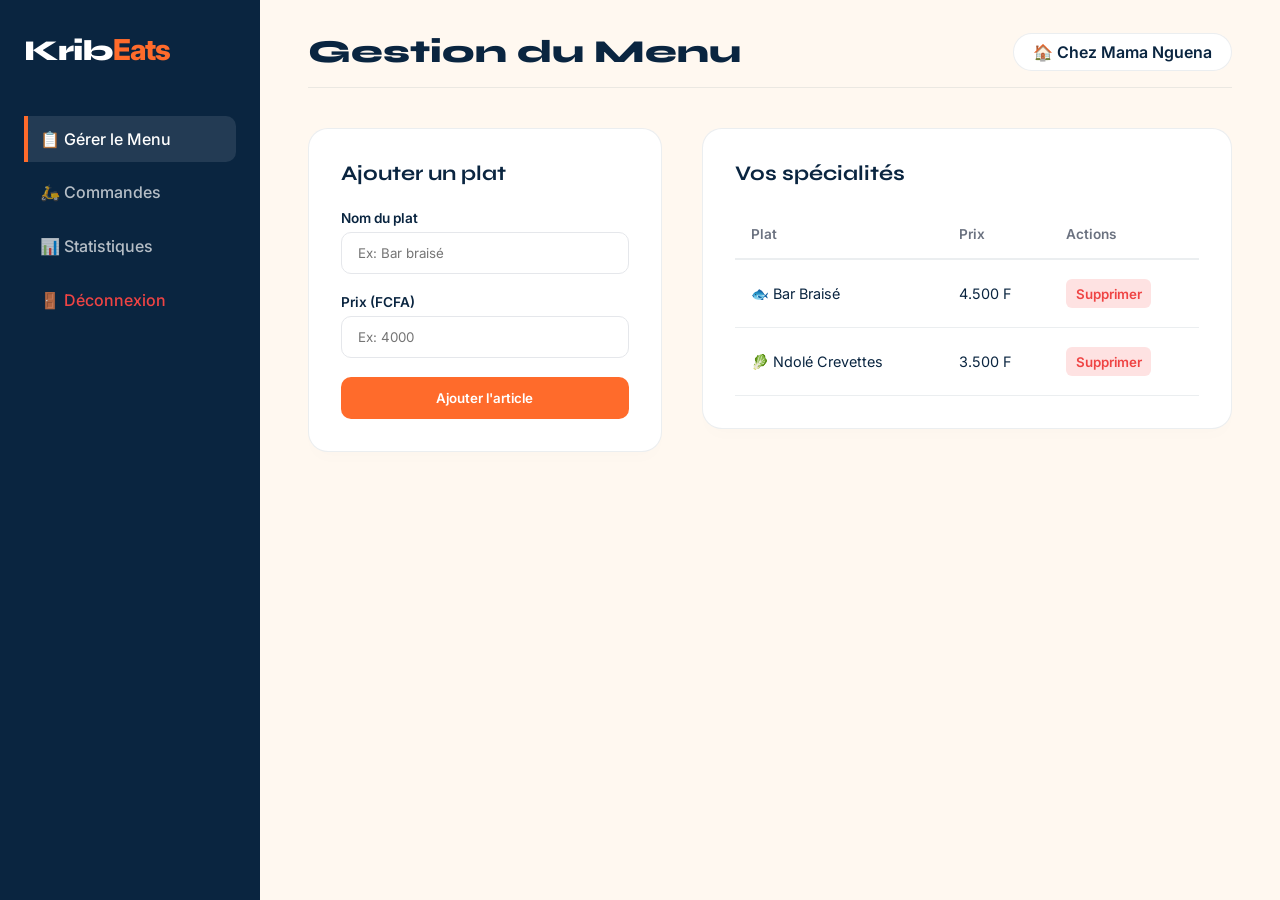
==== dashboard.html @ e28e7113 "Structure de base du dashboard" ====
<!DOCTYPE html>
<html lang="fr">
<head>
    <meta charset="UTF-8">
    <meta name="viewport" content="width=device-width, initial-scale=1.0">
    <title>KribEats — Dashboard</title>
    <style>
        @import url('https://fonts.googleapis.com/css2?family=Syne:wght@700;800&family=Inter:wght@400;500;600;700&display=swap');

        :root {
            --ocean: #0A2540;
            --orange: #FF6B2B;
            --cream: #FFF8F0;
            --green: #2ECC71;
            --sand: #F5EDE0;
            --muted: #6B7280;
            --white: #FFFFFF;
            --border: rgba(10, 37, 64, 0.08);
        }

        * {
            margin: 0;
            padding: 0;
            box-sizing: border-box;
            font-family: 'Inter', sans-serif;
        }

        body {
            background-color: var(--cream);
            color: var(--ocean);
            min-height: 100vh;
            overflow-x: hidden;
        }

        /* ── BARRE SUPÉRIEURE (MOBILE ONLY) ── */
        .mobile-header {
            display: none;
            background-color: var(--ocean);
            color: var(--white);
            padding: 1rem 1.5rem;
            align-items: center;
            justify-content: space-between;
            position: fixed;
            top: 0;
            left: 0;
            right: 0;
            height: 60px;
            z-index: 99;
            box-shadow: 0 4px 10px rgba(0,0,0,0.1);
        }

        .mobile-header .logo {
            font-family: 'Syne', sans-serif;
            font-size: 1.4rem;
            font-weight: 800;
        }
        .mobile-header .logo span { color: var(--orange); }

        .menu-toggle {
            background: none;
            border: none;
            color: var(--white);
            font-size: 1.8rem;
            cursor: pointer;
        }

        /* ── SIDEBAR DÉROULANTE ── */
        .sidebar {
            width: 260px;
            background-color: var(--ocean);
            color: var(--white);
            padding: 2rem 1.5rem;
            display: flex;
            flex-direction: column;
            position: fixed;
            height: 100vh;
            left: 0;
            top: 0;
            z-index: 100;
            transition: transform 0.3s ease-in-out; /* Animation fluide */
        }

        .sidebar .logo {
            font-family: 'Syne', sans-serif;
            font-size: 1.8rem;
            font-weight: 800;
            margin-bottom: 3rem;
            letter-spacing: -1px;
        }
        .sidebar .logo span { color: var(--orange); }

        .close-btn {
            display: none;
            position: absolute;
            top: 1.5rem;
            right: 1.5rem;
            background: none;
            border: none;
            color: rgba(255,255,255,0.6);
            font-size: 1.5rem;
            cursor: pointer;
        }

        .nav-links {
            list-style: none;
            display: flex;
            flex-direction: column;
            gap: 0.5rem;
        }

        .nav-item a {
            display: flex;
            align-items: center;
            gap: 1rem;
            color: rgba(255, 255, 255, 0.7);
            text-decoration: none;
            padding: 0.8rem 1rem;
            border-radius: 10px;
            font-weight: 500;
            transition: all 0.2s ease;
        }

        .nav-item.active a, .nav-item a:hover {
            background-color: rgba(255, 255, 255, 0.1);
            color: var(--white);
        }

        .nav-item.active a {
            border-left: 4px solid var(--orange);
            border-radius: 0 10px 10px 0;
            padding-left: 0.75rem;
        }

        /* OVERLAY (Flou d'arrière-plan quand le menu mobile est ouvert) */
        .overlay {
            display: none;
            position: fixed;
            top: 0; left: 0; right: 0; bottom: 0;
            background: rgba(10, 37, 64, 0.4);
            backdrop-filter: blur(4px);
            z-index: 98;
        }

        /* ── ZONE CONTENU PRINCIPAL ── */
        .main-container {
            margin-left: 260px;
            padding: 2rem 3rem;
            transition: margin 0.3s ease;
        }

        .dashboard-header {
            display: flex;
            justify-content: space-between;
            align-items: center;
            margin-bottom: 2.5rem;
            padding-bottom: 1rem;
            border-bottom: 1px solid var(--border);
        }

        .dashboard-header h1 {
            font-family: 'Syne', sans-serif;
            font-size: 2rem;
            font-weight: 800;
        }

        .restaurant-badge {
            background: var(--white);
            border: 1px solid var(--border);
            padding: 0.5rem 1.2rem;
            border-radius: 50px;
            font-weight: 600;
        }

        /* Grille Responsive Formulaire / Tableau */
        .content-layout {
            display: grid;
            grid-template-columns: 1fr 1.5fr;
            gap: 2.5rem;
            align-items: start;
        }

        .card {
            background: var(--white);
            border: 1px solid var(--border);
            border-radius: 20px;
            padding: 2rem;
            box-shadow: 0 10px 15px -3px rgba(0, 0, 0, 0.01);
        }

        .card h2 {
            font-family: 'Syne', sans-serif;
            font-size: 1.3rem;
            margin-bottom: 1.5rem;
        }

        .form-group { margin-bottom: 1.2rem; display: flex; flex-direction: column; gap: 0.4rem; }
        .form-group label { font-size: 0.85rem; font-weight: 600; }
        .form-control { width: 100%; padding: 0.75rem 1rem; border: 1.5px solid #E5E7EB; border-radius: 10px; outline: none; }
        .form-control:focus { border-color: var(--orange); }
        .btn-submit { background-color: var(--orange); color: var(--white); border: none; padding: 0.8rem 1.5rem; border-radius: 10px; font-weight: 600; cursor: pointer; width: 100%; }

        .menu-table { width: 100%; border-collapse: collapse; }
        .menu-table th { padding: 1rem; border-bottom: 2px solid var(--border); color: var(--muted); font-size: 0.85rem; font-weight: 600; text-align: left; }
        .menu-table td { padding: 1.2rem 1rem; border-bottom: 1px solid var(--border); font-size: 0.9rem; }
        
        .btn-delete { background-color: #FEE2E2; color: #EF4444; border: none; padding: 0.4rem 0.6rem; border-radius: 6px; font-weight: 600; cursor: pointer; }

        /* ── MEDIA QUERIES (RESPONSIVE RESPONSIVE) ── */
        @media (max-width: 1024px) {
            .content-layout { grid-template-columns: 1fr; }
        }

        @media (max-width: 768px) {
            .mobile-header { display: flex; }
            
            .sidebar {
                transform: translateX(-100%); /* Cache la barre à gauche */
                box-shadow: 10px 0 30px rgba(0,0,0,0.2);
            }

            /* Classe ajoutée via JS pour dérouler la sidebar */
            .sidebar.open {
                transform: translateX(0);
            }

            .close-btn { display: block; }
            
            .main-container {
                margin-left: 0;
                padding: 5rem 1.5rem 2rem; /* Espace pour le header mobile fixe */
            }

            .dashboard-header {
                flex-direction: column;
                align-items: flex-start;
                gap: 1rem;
            }

            .menu-table th:nth-child(3), .menu-table td:nth-child(3) { display: none; } /* Cache le statut sur petit écran */
        }
    </style>
</head>
<body>

    <div class="mobile-header">
        <div class="logo">Krib<span>Eats</span></div>
        <button class="menu-toggle" id="openSidebar">☰</button>
    </div>

    <div class="overlay" id="overlay"></div>

    <div class="sidebar" id="sidebar">
        <button class="close-btn" id="closeSidebar">✕</button>
        <div class="logo">Krib<span>Eats</span></div>
        <ul class="nav-links">
            <li class="nav-item active"><a href="#">📋 Gérer le Menu</a></li>
            <li class="nav-item"><a href="#">🛵 Commandes</a></li>
            <li class="nav-item"><a href="#">📊 Statistiques</a></li>
            <li class="nav-item" style="margin-top: auto;"><a href="#" style="color: #EF4444;">🚪 Déconnexion</a></li>
        </ul>
    </div>

    <div class="main-container">
        <div class="dashboard-header">
            <h1>Gestion du Menu</h1>
            <div class="restaurant-badge">🏠 Chez Mama Nguena</div>
        </div>

        <div class="content-layout">
            <div class="card">
                <h2>Ajouter un plat</h2>
                <form>
                    <div class="form-group">
                        <label>Nom du plat</label>
                        <input type="text" class="form-control" placeholder="Ex: Bar braisé" required>
                    </div>
                    <div class="form-group">
                        <label>Prix (FCFA)</label>
                        <input type="number" class="form-control" placeholder="Ex: 4000" required>
                    </div>
                    <button type="submit" class="btn-submit">Ajouter l'article</button>
                </form>
            </div>

            <div class="card">
                <h2>Vos spécialités</h2>
                <table class="menu-table">
                    <thead>
                        <tr>
                            <th>Plat</th>
                            <th>Prix</th>
                            <th>Actions</th>
                        </tr>
                    </thead>
                    <tbody>
                        <tr>
                            <td>🐟 Bar Braisé</td>
                            <strong><td>4.500 F</td></strong>
                            <td><button class="btn-delete">Supprimer</button></td>
                        </tr>
                        <tr>
                            <td>🥬 Ndolé Crevettes</td>
                            <strong><td>3.500 F</td></strong>
                            <td><button class="btn-delete">Supprimer</button></td>
                        </tr>
                    </tbody>
                </table>
            </div>
        </div>
    </div>

    <script>
        const sidebar = document.getElementById('sidebar');
        const openBtn = document.getElementById('openSidebar');
        const closeBtn = document.getElementById('closeSidebar');
        const overlay = document.getElementById('overlay');

        // Fonction pour ouvrir la sidebar
        openBtn.addEventListener('click', () => {
            sidebar.classList.add('open');
            overlay.style.display = 'block';
        });

        // Fonction pour fermer la sidebar
        const closeMenu = () => {
            sidebar.classList.remove('open');
            overlay.style.display = 'none';
        };

        closeBtn.addEventListener('click', closeMenu);
        overlay.addEventListener('click', closeMenu);
    </script>
</body>
</html>
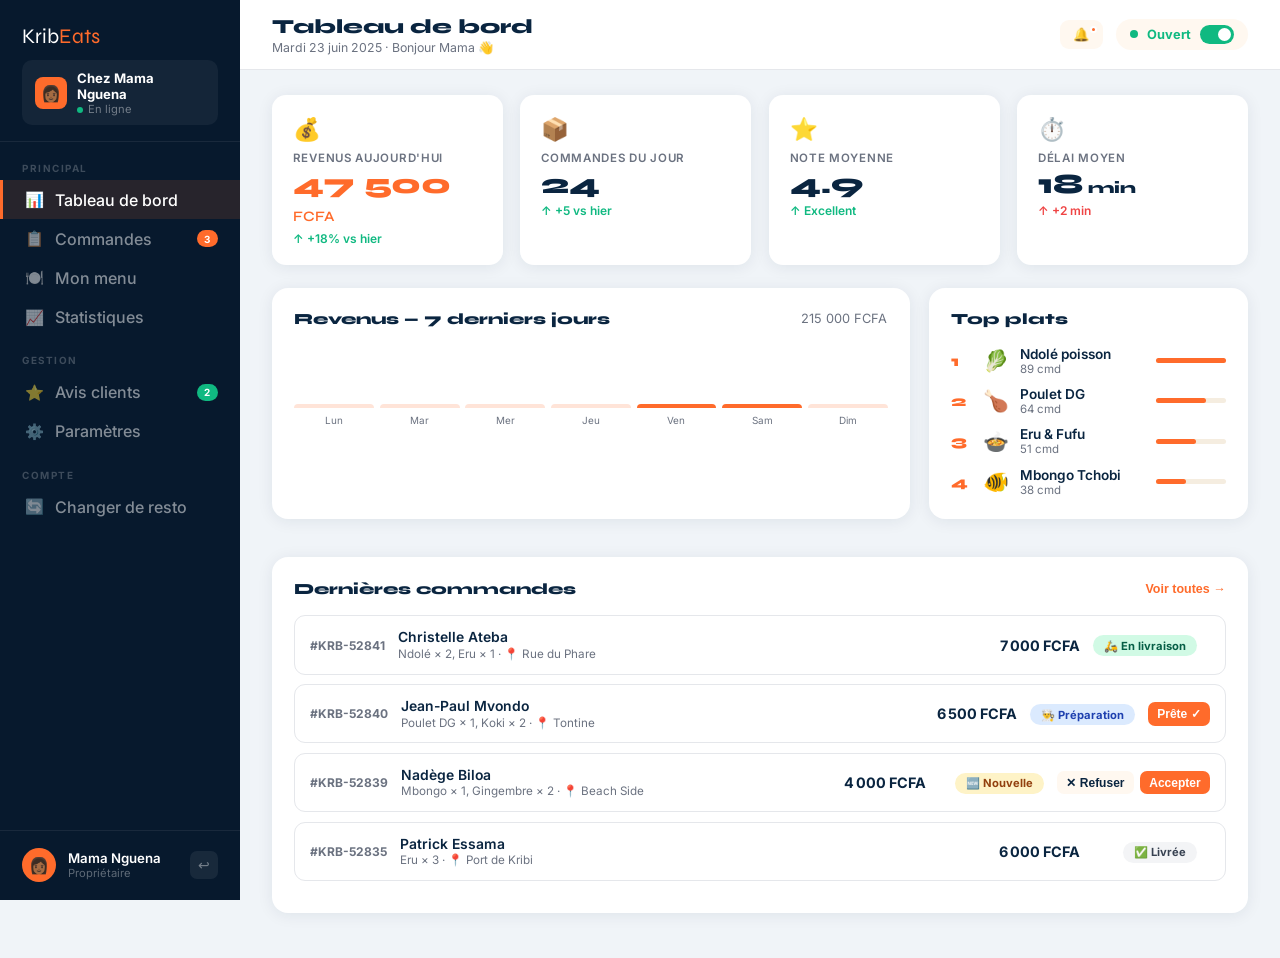
==== commit 62da60d7: "pffff" ====
--- a/dashboard.html
+++ b/dashboard.html
@@ -1,334 +1,811 @@
 <!DOCTYPE html>
 <html lang="fr">
 <head>
-    <meta charset="UTF-8">
-    <meta name="viewport" content="width=device-width, initial-scale=1.0">
-    <title>KribEats — Dashboard</title>
-    <style>
-        @import url('https://fonts.googleapis.com/css2?family=Syne:wght@700;800&family=Inter:wght@400;500;600;700&display=swap');
-
-        :root {
-            --ocean: #0A2540;
-            --orange: #FF6B2B;
-            --cream: #FFF8F0;
-            --green: #2ECC71;
-            --sand: #F5EDE0;
-            --muted: #6B7280;
-            --white: #FFFFFF;
-            --border: rgba(10, 37, 64, 0.08);
-        }
-
-        * {
-            margin: 0;
-            padding: 0;
-            box-sizing: border-box;
-            font-family: 'Inter', sans-serif;
-        }
-
-        body {
-            background-color: var(--cream);
-            color: var(--ocean);
-            min-height: 100vh;
-            overflow-x: hidden;
-        }
-
-        /* ── BARRE SUPÉRIEURE (MOBILE ONLY) ── */
-        .mobile-header {
-            display: none;
-            background-color: var(--ocean);
-            color: var(--white);
-            padding: 1rem 1.5rem;
-            align-items: center;
-            justify-content: space-between;
-            position: fixed;
-            top: 0;
-            left: 0;
-            right: 0;
-            height: 60px;
-            z-index: 99;
-            box-shadow: 0 4px 10px rgba(0,0,0,0.1);
-        }
-
-        .mobile-header .logo {
-            font-family: 'Syne', sans-serif;
-            font-size: 1.4rem;
-            font-weight: 800;
-        }
-        .mobile-header .logo span { color: var(--orange); }
-
-        .menu-toggle {
-            background: none;
-            border: none;
-            color: var(--white);
-            font-size: 1.8rem;
-            cursor: pointer;
-        }
-
-        /* ── SIDEBAR DÉROULANTE ── */
-        .sidebar {
-            width: 260px;
-            background-color: var(--ocean);
-            color: var(--white);
-            padding: 2rem 1.5rem;
-            display: flex;
-            flex-direction: column;
-            position: fixed;
-            height: 100vh;
-            left: 0;
-            top: 0;
-            z-index: 100;
-            transition: transform 0.3s ease-in-out; /* Animation fluide */
-        }
-
-        .sidebar .logo {
-            font-family: 'Syne', sans-serif;
-            font-size: 1.8rem;
-            font-weight: 800;
-            margin-bottom: 3rem;
-            letter-spacing: -1px;
-        }
-        .sidebar .logo span { color: var(--orange); }
-
-        .close-btn {
-            display: none;
-            position: absolute;
-            top: 1.5rem;
-            right: 1.5rem;
-            background: none;
-            border: none;
-            color: rgba(255,255,255,0.6);
-            font-size: 1.5rem;
-            cursor: pointer;
-        }
-
-        .nav-links {
-            list-style: none;
-            display: flex;
-            flex-direction: column;
-            gap: 0.5rem;
-        }
-
-        .nav-item a {
-            display: flex;
-            align-items: center;
-            gap: 1rem;
-            color: rgba(255, 255, 255, 0.7);
-            text-decoration: none;
-            padding: 0.8rem 1rem;
-            border-radius: 10px;
-            font-weight: 500;
-            transition: all 0.2s ease;
-        }
-
-        .nav-item.active a, .nav-item a:hover {
-            background-color: rgba(255, 255, 255, 0.1);
-            color: var(--white);
-        }
-
-        .nav-item.active a {
-            border-left: 4px solid var(--orange);
-            border-radius: 0 10px 10px 0;
-            padding-left: 0.75rem;
-        }
-
-        /* OVERLAY (Flou d'arrière-plan quand le menu mobile est ouvert) */
-        .overlay {
-            display: none;
-            position: fixed;
-            top: 0; left: 0; right: 0; bottom: 0;
-            background: rgba(10, 37, 64, 0.4);
-            backdrop-filter: blur(4px);
-            z-index: 98;
-        }
-
-        /* ── ZONE CONTENU PRINCIPAL ── */
-        .main-container {
-            margin-left: 260px;
-            padding: 2rem 3rem;
-            transition: margin 0.3s ease;
-        }
-
-        .dashboard-header {
-            display: flex;
-            justify-content: space-between;
-            align-items: center;
-            margin-bottom: 2.5rem;
-            padding-bottom: 1rem;
-            border-bottom: 1px solid var(--border);
-        }
-
-        .dashboard-header h1 {
-            font-family: 'Syne', sans-serif;
-            font-size: 2rem;
-            font-weight: 800;
-        }
-
-        .restaurant-badge {
-            background: var(--white);
-            border: 1px solid var(--border);
-            padding: 0.5rem 1.2rem;
-            border-radius: 50px;
-            font-weight: 600;
-        }
-
-        /* Grille Responsive Formulaire / Tableau */
-        .content-layout {
-            display: grid;
-            grid-template-columns: 1fr 1.5fr;
-            gap: 2.5rem;
-            align-items: start;
-        }
-
-        .card {
-            background: var(--white);
-            border: 1px solid var(--border);
-            border-radius: 20px;
-            padding: 2rem;
-            box-shadow: 0 10px 15px -3px rgba(0, 0, 0, 0.01);
-        }
-
-        .card h2 {
-            font-family: 'Syne', sans-serif;
-            font-size: 1.3rem;
-            margin-bottom: 1.5rem;
-        }
-
-        .form-group { margin-bottom: 1.2rem; display: flex; flex-direction: column; gap: 0.4rem; }
-        .form-group label { font-size: 0.85rem; font-weight: 600; }
-        .form-control { width: 100%; padding: 0.75rem 1rem; border: 1.5px solid #E5E7EB; border-radius: 10px; outline: none; }
-        .form-control:focus { border-color: var(--orange); }
-        .btn-submit { background-color: var(--orange); color: var(--white); border: none; padding: 0.8rem 1.5rem; border-radius: 10px; font-weight: 600; cursor: pointer; width: 100%; }
-
-        .menu-table { width: 100%; border-collapse: collapse; }
-        .menu-table th { padding: 1rem; border-bottom: 2px solid var(--border); color: var(--muted); font-size: 0.85rem; font-weight: 600; text-align: left; }
-        .menu-table td { padding: 1.2rem 1rem; border-bottom: 1px solid var(--border); font-size: 0.9rem; }
-        
-        .btn-delete { background-color: #FEE2E2; color: #EF4444; border: none; padding: 0.4rem 0.6rem; border-radius: 6px; font-weight: 600; cursor: pointer; }
-
-        /* ── MEDIA QUERIES (RESPONSIVE RESPONSIVE) ── */
-        @media (max-width: 1024px) {
-            .content-layout { grid-template-columns: 1fr; }
-        }
-
-        @media (max-width: 768px) {
-            .mobile-header { display: flex; }
-            
-            .sidebar {
-                transform: translateX(-100%); /* Cache la barre à gauche */
-                box-shadow: 10px 0 30px rgba(0,0,0,0.2);
-            }
-
-            /* Classe ajoutée via JS pour dérouler la sidebar */
-            .sidebar.open {
-                transform: translateX(0);
-            }
-
-            .close-btn { display: block; }
-            
-            .main-container {
-                margin-left: 0;
-                padding: 5rem 1.5rem 2rem; /* Espace pour le header mobile fixe */
-            }
-
-            .dashboard-header {
-                flex-direction: column;
-                align-items: flex-start;
-                gap: 1rem;
-            }
-
-            .menu-table th:nth-child(3), .menu-table td:nth-child(3) { display: none; } /* Cache le statut sur petit écran */
-        }
-    </style>
+<meta charset="UTF-8">
+<meta name="viewport" content="width=device-width, initial-scale=1.0">
+<title>KribEats — Dashboard Restaurant</title>
+<style>
+@import url('https://fonts.googleapis.com/css2?family=Syne:wght=700;800&family=Inter:wght=400;500;600;700&display=swap');
+:root{
+  --ocean:#0A2540;--ocean2:#0D3060;--orange:#FF6B2B;--orange2:#FF8C55;
+  --green:#10B981;--red:#EF4444;--yellow:#F59E0B;
+  --cream:#FFF8F0;--sand:#F5EDE0;--sidebar:#07192D;
+  --muted:#6B7280;--border:#E5E7EB;--white:#fff;
+  --card-sh:0 2px 16px rgba(10,37,64,.08);
+}
+*{margin:0;padding:0;box-sizing:border-box;}
+body{font-family:'Inter',sans-serif;background:#F0F4F8;color:var(--ocean);display:flex;min-height:100vh;}
+
+/* SIDEBAR */
+.sb{width:240px;background:var(--sidebar);min-height:100vh;display:flex;flex-direction:column;position:fixed;top:0;left:0;bottom:0;z-index:50;}
+.sb-logo{padding:1.5rem 1.4rem 1rem;border-bottom:1px solid rgba(255,255,255,.07);}
+.sb-logo .brand{font-family:'Syne',sans-serif;font-size:1.3rem;color:white;}
+.sb-logo .brand span{color:var(--orange);}
+.sb-resto{display:flex;align-items:center;gap:.6rem;margin-top:.7rem;background:rgba(255,255,255,.05);border-radius:10px;padding:.6rem .8rem;}
+.sb-resto .avatar{width:32px;height:32px;border-radius:8px;background:var(--orange);display:flex;align-items:center;justify-content:center;font-size:1rem;flex-shrink:0;}
+.sb-resto .info .name{font-size:.82rem;font-weight:700;color:white;}
+.sb-resto .info .status{font-size:.7rem;color:rgba(255,255,255,.4);}
+.status-dot{width:6px;height:6px;border-radius:50%;background:var(--green);display:inline-block;margin-right:.3rem;}
+
+.sb-nav{padding:.6rem 0;flex:1;}
+.sb-section-lbl{font-size:.62rem;font-weight:700;letter-spacing:1.5px;color:rgba(255,255,255,.22);text-transform:uppercase;padding:.6rem 1.4rem .4rem;}
+.sb-link{display:flex;align-items:center;gap:.75rem;padding:.6rem 1.4rem;cursor:pointer;color:rgba(255,255,255,.5);font-size Rama:.86rem;font-weight:500;transition:all .15s;border-left:3px solid transparent;user-select:none;}
+.sb-link:hover{color:rgba(255,255,255,.85);background:rgba(255,255,255,.04);}
+.sb-link.active{color:white;background:rgba(255,107,43,.13);border-left-color:var(--orange);}
+.sb-link .ico{font-size:.95rem;width:18px;text-align:center;}
+.sb-badge{margin-left:auto;background:var(--orange);color:white;font-size:.62rem;font-weight:700;padding:.15rem .45rem;border-radius:50px;min-width:18px;text-align:center;}
+.sb-badge.g{background:var(--green);}
+
+.sb-bottom{padding:1.1rem 1.4rem;border-top:1px solid rgba(255,255,255,.07);display:flex;align-items:center;gap:.75rem;}
+.sb-av{width:34px;height:34px;border-radius:50%;background:var(--orange);display:flex;align-items:center;justify-content:center;font-size:1rem;flex-shrink:0;}
+.sb-user-name{font-size:.83rem;font-weight:600;color:white;}
+.sb-user-role{font-size:.7rem;color:rgba(255,255,255,.35);}
+.logout-btn{margin-left:auto;background:rgba(255,255,255,.07);border:none;border-radius:7px;width:28px;height:28px;cursor:pointer;display:flex;align-items:center;justify-content:center;font-size:.85rem;color:rgba(255,255,255,.4);transition:all .15s;}
+.logout-btn:hover{background:rgba(255,255,255,.14);color:white;}
+
+/* MAIN */
+.main{margin-left:240px;flex:1;display:flex;flex-direction:column;}
+.topbar{background:white;border-bottom:1px solid var(--border);padding:.85rem 2rem;display:flex;align-items:center;justify-content:space-between;position:sticky;top:0;z-index:40;}
+.tb-left h1{font-family:'Syne',sans-serif;font-size:1.25rem;font-weight:800;}
+.tb-left p{font-size:.77rem;color:var(--muted);margin-top:.1rem;}
+.tb-right{display:flex;align-items:center;gap:.8rem;}
+.tb-btn{background:var(--cream);border:none;padding:.45rem .85rem;border-radius:9px;font-size:.82rem;font-weight:600;cursor:pointer;color:var(--ocean);display:flex;align-items:center;gap:.4rem;transition:all .15s;position:relative;}
+.tb-btn:hover{background:var(--sand);}
+.tb-notif-dot{position:absolute;top:6px;right:6px;width:7px;height:7px;background:var(--orange);border-radius:50%;border:2px solid white;}
+.open-toggle{display:flex;align-items:center;gap:.55rem;background:var(--cream);border-radius:50px;padding:.4rem .9rem;cursor:pointer;}
+.open-toggle .dot{width:8px;height:8px;border-radius:50%;background:var(--green);transition:background .3s;}
+.open-toggle .dot.red{background:var(--red);}
+.open-toggle .lbl{font-size:.8rem;font-weight:700;color:var(--green);transition:color .3s;}
+.open-toggle .lbl.red{color:var(--red);}
+.tog{width:34px;height:19px;background:var(--green);border-radius:50px;position:relative;transition:background .3s;flex-shrink:0;}
+.tog::after{content:'';position:absolute;width:13px;height:13px;background:white;border-radius:50%;top:3px;right:3px;transition:right .2s,left .2s;}
+.tog.off{background:#D1D5DB;}
+.tog.off::after{right:auto;left:3px;}
+
+.content{padding:1.6rem 2rem;flex:1;}
+.page{display:none;}.page.active{display:block;}
+
+/* CARDS */
+.card{background:white;border-radius:16px;padding:1.4rem;box-shadow:var(--card-sh);margin-bottom:1.2rem;}
+.card-hd{display:flex;justify-content:space-between;align-items:center;margin-bottom:1.1rem;}
+.card-title{font-family:'Syne',sans-serif;font-size:.97rem;font-weight:800;}
+.card-action{font-size:.78rem;color:var(--orange);font-weight:600;cursor:pointer;border:none;background:none;padding:0;}
+
+/* KPI */
+.kpi-row{display:grid;grid-template-columns:repeat(4,1fr);gap:1.1rem;margin-bottom:1.4rem;}
+.kpi{background:white;border-radius:14px;padding:1.2rem 1.3rem;box-shadow:var(--card-sh);}
+.kpi-ico{font-size:1.4rem;margin-bottom:.5rem;}
+.kpi-lbl{font-size:.72rem;font-weight:600;color:var(--muted);text-transform:uppercase;letter-spacing:.7px;margin-bottom:.35rem;}
+.kpi-val{font-family:'Syne',sans-serif;font-size:1.75rem;font-weight:800;line-height:1;margin-bottom:.3rem;}
+.kpi-delta{font-size:.75rem;font-weight:600;}
+.kpi-delta.up{color:var(--green);}.kpi-delta.dn{color:var(--red);}
+
+/* CHARTS */
+.bars{display:flex;align-items:flex-end;gap:.35rem;height:80px;}
+.bar-col{flex:1;display:flex;flex-direction:column;align-items:center;gap:.35rem;}
+.bar{width:100%;background:var(--orange);opacity:.18;border-radius:4px 4px 0 0;min-height:4px;transition:opacity .2s;}
+.bar.hi{opacity:1;}
+.bar-lbl{font-size:.62rem;color:var(--muted);}
+
+/* TOP DISHES */
+.dish-list{display:flex;flex-direction:column;gap:.65rem;}
+.dish-row{display:flex;align-items:center;gap:.7rem;}
+.dish-rank{font-family:'Syne',sans-serif;font-size:.95rem;font-weight:800;color:var(--orange);min-width:20px;}
+.dish-em{font-size:1.3rem;}
+.dish-inf{flex:1;}
+.dish-name{font-size:.85rem;font-weight:600;}
+.dish-cnt{font-size:.72rem;color:var(--muted);}
+.dish-bar-bg{width:70px;height:5px;background:var(--sand);border-radius:50px;}
+.dish-bar-fg{height:5px;border-radius:50px;background:var(--orange);}
+
+/* ORDERS */
+.g2{display:grid;grid-template-columns:1fr 1fr;gap:1.2rem;margin-bottom:1.2rem;}
+.g31{display:grid;grid-template-columns:2fr 1fr;gap:1.2rem;margin-bottom:1.2rem;}
+.ord-row{display:flex;align-items:center;gap:.8rem;padding:.8rem .9rem;border:1.5px solid var(--border);border-radius:11px;transition:border-color .15s;cursor:pointer;margin-bottom:.6rem;}
+.ord-row:hover{border-color:var(--orange);}
+.ord-row:last-child{margin-bottom:0;}
+.ord-id{font-size:.75rem;font-weight:700;color:var(--muted);min-width:75px;}
+.ord-cli{flex:1;}
+.ord-cli .nm{font-weight:600;font-size:.87rem;}
+.ord-cli .itms{font-size:.73rem;color:var(--muted);margin-top:.1rem;}
+.ord-amt{font-weight:700;font-size:.9rem;min-width:85px;text-align:right;}
+.ord-st{min-width:105px;text-align:right;}
+.pill{display:inline-block;padding:.22rem .7rem;border-radius:50px;font-size:.7rem;font-weight:700;}
+.pill.new{background:#FEF3C7;color:#92400E;}
+.pill.prep{background:#DBEAFE;color:#1E40AF;}
+.pill.del{background:#D1FAE5;color:#065F46;}
+.pill.done{background:#F3F4F6;color:#374151;}
+.pill.cancel{background:#FEE2E2;color:#991B1B;}
+.act-btns{display:flex;gap:.35rem;}
+.act{background:var(--cream);border:none;border-radius:7px;padding:.3rem .6rem;font-size:.75rem;font-weight:600;cursor:pointer;color:var(--ocean);transition:all .15s;}
+.act:hover{background:var(--sand);}
+.act.ok{background:var(--orange);color:white;}
+.act.ok:hover{background:var(--orange2);}
+
+/* ORDER DETAIL DRAWER */
+.ord-drawer{background:var(--cream);border-radius:12px;border:1.5px solid var(--orange);padding:1.1rem;margin:-.3rem 0 .6rem;display:none;}
+.ord-drawer.open{display:block;}
+.drawer-row{display:flex;justify-content:space-between;font-size:.85rem;margin-bottom:.35rem;}
+.tl{display:flex;flex-direction:column;gap:.5rem;margin-top:.9rem;border-top:1px solid var(--border);padding-top:.9rem;}
+.tl-step{display:flex;align-items:center;gap:.7rem;font-size:.8rem;}
+.tl-dot{width:9px;height:9px;border-radius:50%;background:var(--border);flex-shrink:0;}
+.tl-dot.done{background:var(--green);}.tl-dot.cur{background:var(--orange);}
+.tl-time{margin-left:auto;color:var(--muted);}
+
+/* MENU */
+.menu-toolbar{display:flex;gap:.8rem;align-items:center;margin-bottom:1.1rem;flex-wrap:wrap;}
+.inp{padding:.6rem .9rem;border:1.5px solid var(--border);border-radius:10px;font-size:.87rem;font-family:'Inter',sans-serif;outline:none;transition:border-color .2s;}
+.inp:focus{border-color:var(--orange);}
+.btn{padding:.58rem 1.1rem;border-radius:9px;font-size:.85rem;font-weight:600;cursor:pointer;border:none;transition:all .15s;}
+.btn.pri{background:var(--orange);color:white;}.btn.pri:hover{background:var(--orange2);}
+.btn.sec{background:white;color:var(--ocean);border:1.5px solid var(--border);}.btn.sec:hover{border-color:var(--ocean);}
+.cat-tabs{display:flex;gap:.5rem;margin-bottom:1.1rem;overflow-x:auto;}
+.cat-tab{padding:.4rem .95rem;border-radius:8px;font-size:.81rem;font-weight:600;cursor:pointer;background:white;border:1.5px solid var(--border);color:var(--muted);white-space:nowrap;transition:all .15s;}
+.cat-tab.active{background:var(--ocean);color:white;border-color:var(--ocean);}
+.menu-grid{display:grid;grid-template-columns:repeat(auto-fill,minmax(270px,1fr));gap:1rem;}
+.mic{background:white;border-radius:13px;border:1.5px solid var(--border);overflow:hidden;transition:border-color .15s;}
+.mic:hover{border-color:var(--orange);}
+.mic-top{height:90px;background:var(--sand);display:flex;align-items:center;justify-content:center;font-size:2.8rem;position:relative;}
+.mic-avail{position:absolute;top:8px;right:8px;width:9px;height:9px;border-radius:50%;background:var(--green);border:2px solid white;}
+.mic-avail.off{background:var(--red);}
+.mic-body{padding:.9rem;}
+.mic-nm{font-weight:700;font-size:.9rem;margin-bottom:.2rem;}
+.mic-desc{font-size:.75rem;color:var(--muted);margin-bottom:.6rem;line-height:1.4;}
+.mic-ft{display:flex;align-items:center;justify-content:space-between;}
+.mic-price{font-family:'Syne',sans-serif;font-size:.95rem;font-weight:800;color:var(--orange);}
+.mic-acts{display:flex;gap:.3rem;}
+.ico-btn{background:var(--cream);border:none;width:28px;height:28px;border-radius:7px;cursor:pointer;font-size:.8rem;display:flex;align-items:center;justify-content:center;transition:background .15s;}
+.ico-btn:hover{background:var(--sand);}
+
+/* MODAL */
+.modal-bg{position:fixed;inset:0;background:rgba(0,0,0,.45);z-index:300;display:none;align-items:center;justify-content:center;padding:1rem;}
+.modal-bg.open{display:flex;}
+.modal{background:white;border-radius:18px;width:100%;max-width:460px;max-height:90vh;overflow-y:auto;}
+.modal-hd{padding:1.4rem 1.5rem 0;display:flex;justify-content:space-between;align-items:center;}
+.modal-hd h3{font-family:'Syne',sans-serif;font-size:1.2rem;font-weight:800;}
+.modal-close{background:var(--cream);border:none;width:32px;height:32px;border-radius:50%;cursor:pointer;font-size:.95rem;}
+.modal-bd{padding:1.2rem 1.5rem 1.7rem;}
+.fgrp{margin-bottom:1rem;}
+.flbl{font-size:.8rem;font-weight:600;display:block;margin-bottom:.38rem;color:var(--ocean);}
+.finp,.fsel,.ftxt{width:100%;padding:.68rem .9rem;border:1.5px solid var(--border);border-radius:9px;font-size:#.88rem;font-family:'Inter',sans-serif;outline:none;transition:border-color .2s;resize:none;}
+.finp:focus,.fsel:focus,.ftxt:focus{border-color:var(--orange);}
+.frow{display:grid;grid-template-columns:1fr 1fr;gap:.9rem;}
+.ep{display:flex;gap:.4rem;flex-wrap:wrap;margin-top:.35rem;}
+.ep-btn{width:38px;height:38px;border-radius:9px;border:2px solid var(--border);background:white;font-size:1.2rem;cursor:pointer;display:flex;align-items:center;justify-content:center;transition:border-color .15s;}
+.ep-btn.sel{border-color:var(--orange);background:rgba(255,107,43,.07);}
+.tog-row{display:flex;align-items:center;justify-content:space-between;padding:.6rem 0;border-top:1px solid var(--border);}
+.tog-lbl{font-size:.86rem;font-weight:600;}
+.mini-tog{width:38px;height:21px;border-radius:50px;background:var(--green);position:relative;cursor:pointer;transition:background .2s;border:none;flex-shrink:0;}
+.mini-tog::after{content:'';position:absolute;width:15px;height:15px;background:white;border-radius:50%;top:3px;right:3px;transition:right .2s,left .2s;}
+.mini-tog.off{background:#D1D5DB;}.mini-tog.off::after{right:auto;left:3px;}
+.modal-ft{display:flex;gap:.7rem;justify-content:flex-end;margin-top:1rem;}
+
+/* STATS */
+.big-chart{height:140px;display:flex;align-items:flex-end;gap:.4rem;padding-top:.8rem;}
+.bc-col{flex:1;display:flex;flex-direction:column;align-items:center;gap:.35rem;}
+.bc-bar{width:100%;border-radius:5px 5px 0 0;background:linear-gradient(180deg,var(--orange),var(--orange2));min-height:4px;}
+.bc-lbl{font-size:.62rem;color:var(--muted);}
+
+/* REVIEWS */
+.rev-card{border-bottom:1px solid var(--border);padding-bottom:1rem;margin-bottom:1rem;}
+.rev-card:last-child{border-bottom:none;margin-bottom:0;padding-bottom:0;}
+.rev-hd{display:flex;justify-content:space-between;align-items:flex-start;margin-bottom:.45rem;}
+.rev-user{display:flex;align-items:center;gap:.6rem;}
+.rev-av{width:34px;height:34px;border-radius:50%;background:var(--sand);display:flex;align-items:center;justify-content:center;font-size:1rem;}
+.rev-name{font-weight:600;font-size:.86rem;}
+.rev-sub{font-size:.73rem;color:var(--muted);}
+.rev-stars{color:#F59E0B;font-size:.85rem;}
+.rev-txt{font-size:.86rem;color:#374151;line-height:1.55;}
+.rev-reply{background:rgba(255,107,43,.06);border-left:3px solid var(--orange);border-radius:0 8px 8px 0;padding:.65rem .9rem;margin-top:.6rem;font-size:.82rem;color:var(--muted);}
+.rev-reply strong{display:block;font-size:.73rem;color:var(--orange);margin-bottom:.2rem;}
+
+/* SETTINGS */
+.sett-sec{margin-bottom:1.6rem;}
+.sett-sec h3{font-family:'Syne',sans-serif;font-size:.95rem;font-weight:800;margin-bottom:.9rem;padding-bottom:.5rem;border-bottom:1px solid var(--border);}
+.sett-grid{display:grid;grid-template-columns:1fr 1fr;gap:.9rem;}
+.hr-row{display:flex;align-items:center;gap:.8rem;margin-bottom:.5rem;}
+.hr-day{width:75px;font-size:#.83rem;font-weight:600;}
+.hr-inp{padding:.38rem .55rem;border:1.5px solid var(--border);border-radius:7px;font-size:.8rem;width:85px;}
+.zone-chip{display:inline-flex;align-items:center;gap:.35rem;background:var(--sand);border-radius:50px;padding:.3rem .8rem;font-size:.78rem;font-weight:600;margin:.2rem;}
+.zone-chip button{background:none;border:none;cursor:pointer;color:var(--muted);}
+.notif-row{display:flex;align-items:center;justify-content:space-between;padding:.72rem 0;border-bottom:1px solid var(--border);}
+.notif-row:last-child{border-bottom:none;}
+.n-title{font-size:.87rem;font-weight:600;}
+.n-sub{font-size:.73rem;color:var(--muted);margin-top:.1rem;}
+
+/* ORDERS FILTERS */
+.ord-filters{display:flex;gap:.5rem;margin-bottom:1.1rem;flex-wrap:wrap;align-items:center;}
+.fchip{padding:.38rem .9rem;border-radius:50px;font-size:.8rem;font-weight:600;cursor:pointer;background:white;border:1.5px solid var(--border);color:var(--muted);transition:all .15s;}
+.fchip.active{background:var(--ocean);color:white;border-color:var(--ocean);}
+.fcount{background:var(--orange);color:white;font-size:.62rem;font-weight:700;padding:.1rem .38rem;border-radius:50px;margin-left:.3rem;}
+
+/* TOAST */
+.toast{position:fixed;bottom:2rem;left:50%;transform:translateX(-50%);background:var(--ocean);color:white;padding:.7rem 1.4rem;border-radius:50px;font-size:.86rem;font-weight:600;z-index:999;opacity:0;transition:opacity .3s;pointer-events:none;white-space:nowrap;}
+.toast.show{opacity:1;}
+
+@media(max-width:880px){
+  .sb{transform:translateX(-100%);}
+  .sb.open{transform:translateX(0);}
+  .main{margin-left:0;}
+  .kpi-row{grid-template-columns:1fr 1fr;}
+  .g2,.g31,.sett-grid{grid-template-columns:1fr;}
+}
+</style>
 </head>
 <body>
 
-    <div class="mobile-header">
-        <div class="logo">Krib<span>Eats</span></div>
-        <button class="menu-toggle" id="openSidebar">☰</button>
-    </div>
-
-    <div class="overlay" id="overlay"></div>
-
-    <div class="sidebar" id="sidebar">
-        <button class="close-btn" id="closeSidebar">✕</button>
-        <div class="logo">Krib<span>Eats</span></div>
-        <ul class="nav-links">
-            <li class="nav-item active"><a href="#">📋 Gérer le Menu</a></li>
-            <li class="nav-item"><a href="#">🛵 Commandes</a></li>
-            <li class="nav-item"><a href="#">📊 Statistiques</a></li>
-            <li class="nav-item" style="margin-top: auto;"><a href="#" style="color: #EF4444;">🚪 Déconnexion</a></li>
-        </ul>
-    </div>
-
-    <div class="main-container">
-        <div class="dashboard-header">
-            <h1>Gestion du Menu</h1>
-            <div class="restaurant-badge">🏠 Chez Mama Nguena</div>
-        </div>
-
-        <div class="content-layout">
-            <div class="card">
-                <h2>Ajouter un plat</h2>
-                <form>
-                    <div class="form-group">
-                        <label>Nom du plat</label>
-                        <input type="text" class="form-control" placeholder="Ex: Bar braisé" required>
-                    </div>
-                    <div class="form-group">
-                        <label>Prix (FCFA)</label>
-                        <input type="number" class="form-control" placeholder="Ex: 4000" required>
-                    </div>
-                    <button type="submit" class="btn-submit">Ajouter l'article</button>
-                </form>
+<aside class="sb" id="sb">
+  <div class="sb-logo">
+    <div class="brand">Krib<span>Eats</span></div>
+    <div class="sb-resto">
+      <div class="avatar" id="sbAvatar">👩🏾</div>
+      <div class="info">
+        <div class="name" id="sbRestoName">Chez Mama Nguena</div>
+        <div class="status"><span class="status-dot"></span>En ligne</div>
+      </div>
+    </div>
+  </div>
+
+  <nav class="sb-nav">
+    <div class="sb-section-lbl">Principal</div>
+    <div class="sb-link active" id="link-dashboard" onclick="nav('dashboard')"><span class="ico">📊</span>Tableau de bord</div>
+    <div class="sb-link" id="link-orders" onclick="nav('orders')"><span class="ico">📋</span>Commandes<span class="sb-badge" id="newBadge">3</span></div>
+    <div class="sb-link" id="link-menu" onclick="nav('menu')"><span class="ico">🍽️</span>Mon menu</div>
+    <div class="sb-link" id="link-stats" onclick="nav('stats')"><span class="ico">📈</span>Statistiques</div>
+    <div class="sb-section-lbl" style="margin-top:.5rem">Gestion</div>
+    <div class="sb-link" id="link-reviews" onclick="nav('reviews')"><span class="ico">⭐</span>Avis clients<span class="sb-badge g" id="revBadge">2</span></div>
+    <div class="sb-link" id="link-settings" onclick="nav('settings')"><span class="ico">⚙️</span>Paramètres</div>
+    <div class="sb-section-lbl" style="margin-top:.5rem">Compte</div>
+    <div class="sb-link" onclick="handleLogout()"><span class="ico">🔄</span>Changer de resto</div>
+  </nav>
+
+  <div class="sb-bottom">
+    <div class="sb-av" id="sbAv">👩🏾</div>
+    <div><div class="sb-user-name" id="sbUserName">Mama Nguena</div><div class="sb-user-role">Propriétaire</div></div>
+    <button class="logout-btn" onclick="handleLogout()" title="Déconnexion">↩</button>
+  </div>
+</aside>
+
+<div class="main">
+  <div class="topbar">
+    <div class="tb-left">
+      <h1 id="pageTitle">Tableau de bord</h1>
+      <p id="pageSub">Mardi 23 juin 2025 · Bonjour 👋</p>
+    </div>
+    <div class="tb-right">
+      <button class="tb-btn" onclick="toast('3 nouvelles commandes !')">🔔<div class="tb-notif-dot"></div></button>
+      <div class="open-toggle" onclick="toggleOpen()">
+        <div class="dot" id="oDot"></div>
+        <span class="lbl" id="oLbl">Ouvert</span>
+        <div class="tog" id="oTog"></div>
+      </div>
+    </div>
+  </div>
+
+  <div class="content">
+
+    <div class="page active" id="page-dashboard">
+      <div class="kpi-row">
+        <div class="kpi"><div class="kpi-ico">💰</div><div class="kpi-lbl">Revenus aujourd'hui</div><div class="kpi-val" style="color:var(--orange)">47 500<span style="font-size:.9rem;font-weight:600"> FCFA</span></div><div class="kpi-delta up">↑ +18% vs hier</div></div>
+        <div class="kpi"><div class="kpi-ico">📦</div><div class="kpi-lbl">Commandes du jour</div><div class="kpi-val">24</div><div class="kpi-delta up">↑ +5 vs hier</div></div>
+        <div class="kpi"><div class="kpi-ico">⭐</div><div class="kpi-lbl">Note moyenne</div><div class="kpi-val">4.9</div><div class="kpi-delta up">↑ Excellent</div></div>
+        <div class="kpi"><div class="kpi-ico">⏱️</div><div class="kpi-lbl">Délai moyen</div><div class="kpi-val">18<span style="font-size:1rem"> min</span></div><div class="kpi-delta dn">↑ +2 min</div></div>
+      </div>
+
+      <div class="g31">
+        <div class="card">
+          <div class="card-hd"><span class="card-title">Revenus — 7 derniers jours</span><span style="font-size:.8rem;color:var(--muted)">215 000 FCFA</span></div>
+          <div class="bars">
+            <div class="bar-col"><div class="bar" style="height:45%"></div><div class="bar-lbl">Lun</div></div>
+            <div class="bar-col"><div class="bar" style="height:60%"></div><div class="bar-lbl">Mar</div></div>
+            <div class="bar-col"><div class="bar" style="height:38%"></div><div class="bar-lbl">Mer</div></div>
+            <div class="bar-col"><div class="bar" style="height:80%"></div><div class="bar-lbl">Jeu</div></div>
+            <div class="bar-col"><div class="bar hi" style="height:95%"></div><div class="bar-lbl">Ven</div></div>
+            <div class="bar-col"><div class="bar hi" style="height:70%"></div><div class="bar-lbl">Sam</div></div>
+            <div class="bar-col"><div class="bar" style="height:55%"></div><div class="bar-lbl">Dim</div></div>
+          </div>
+        </div>
+        <div class="card">
+          <div class="card-hd"><span class="card-title">Top plats</span></div>
+          <div class="dish-list">
+            <div class="dish-row"><span class="dish-rank">1</span><span class="dish-em">🥬</span><div class="dish-inf"><div class="dish-name">Ndolé poisson</div><div class="dish-cnt">89 cmd</div></div><div class="dish-bar-bg"><div class="dish-bar-fg" style="width:100%"></div></div></div>
+            <div class="dish-row"><span class="dish-rank">2</span><span class="dish-em">🍗</span><div class="dish-inf"><div class="dish-name">Poulet DG</div><div class="dish-cnt">64 cmd</div></div><div class="dish-bar-bg"><div class="dish-bar-fg" style="width:72%"></div></div></div>
+            <div class="dish-row"><span class="dish-rank">3</span><span class="dish-em">🍲</span><div class="dish-inf"><div class="dish-name">Eru & Fufu</div><div class="dish-cnt">51 cmd</div></div><div class="dish-bar-bg"><div class="dish-bar-fg" style="width:57%"></div></div></div>
+            <div class="dish-row"><span class="dish-rank">4</span><span class="dish-em">🐠</span><div class="dish-inf"><div class="dish-name">Mbongo Tchobi</div><div class="dish-cnt">38 cmd</div></div><div class="dish-bar-bg"><div class="dish-bar-fg" style="width:43%"></div></div></div>
+          </div>
+        </div>
+      </div>
+
+      <div class="card">
+        <div class="card-hd"><span class="card-title">Dernières commandes</span><button class="card-action" onclick="nav('orders')">Voir toutes →</button></div>
+        <div id="dashOrders"></div>
+      </div>
+    </div>
+
+    <div class="page" id="page-orders">
+      <div class="ord-filters" id="ordersFiltersContainer">
+         </div>
+      <div class="card"><div id="ordersList"></div></div>
+    </div>
+
+    <div class="page" id="page-menu">
+      <div class="menu-toolbar">
+        <input class="inp" style="flex:1;min-width:180px" placeholder="Rechercher un plat…" oninput="filterMenu(this.value)">
+        <button class="btn sec" onclick="toast('Gestionnaire de catégories — bientôt disponible')">📂 Catégories</button>
+        <button class="btn pri" onclick="openAdd()">+ Ajouter un plat</button>
+      </div>
+      <div class="cat-tabs" id="catTabs"></div>
+      <div class="menu-grid" id="menuGrid"></div>
+    </div>
+
+    <div class="page" id="page-stats">
+      <div style="display:flex;gap:.5rem;margin-bottom:1.3rem;">
+        <button class="btn sec" style="background:var(--ocean);color:white;border-color:var(--ocean)" onclick="setPeriod(this)">7 jours</button>
+        <button class="btn sec" onclick="setPeriod(this)">30 jours</button>
+        <button class="btn sec" onclick="setPeriod(this)">3 mois</button>
+        <button class="btn sec" onclick="setPeriod(this)">Cette année</button>
+      </div>
+      <div class="kpi-row" style="margin-bottom:1.3rem">
+        <div class="kpi"><div class="kpi-ico">💰</div><div class="kpi-lbl">Revenus</div><div class="kpi-val" style="color:var(--orange)">215K</div><div class="kpi-delta up">↑ +22%</div></div>
+        <div class="kpi"><div class="kpi-ico">📦</div><div class="kpi-lbl">Commandes</div><div class="kpi-val">148</div><div class="kpi-delta up">↑ +15</div></div>
+        <div class="kpi"><div class="kpi-ico">👤</div><div class="kpi-lbl">Clients</div><div class="kpi-val">87</div><div class="kpi-delta up">↑ +9</div></div>
+        <div class="kpi"><div class="kpi-ico">🔄</div><div class="kpi-lbl">Fidélité</div><div class="kpi-val">68%</div><div class="kpi-delta up">↑ Excellent</div></div>
+      </div>
+      <div class="g2">
+        <div class="card">
+          <div class="card-hd"><span class="card-title">Revenus par jour</span></div>
+          <div class="big-chart">
+            <div class="bc-col"><div class="bc-bar" style="height:55%"></div><div class="bc-lbl">Lun</div></div>
+            <div class="bc-col"><div class="bc-bar" style="height:72%"></div><div class="bc-lbl">Mar</div></div>
+            <div class="bc-col"><div class="bc-bar" style="height:40%"></div><div class="bc-lbl">Mer</div></div>
+            <div class="bc-col"><div class="bc-bar" style="height:88%"></div><div class="bc-lbl">Jeu</div></div>
+            <div class="bc-col"><div class="bc-bar" style="height:100%"></div><div class="bc-lbl">Ven</div></div>
+            <div class="bc-col"><div class="bc-bar" style="height:75%"></div><div class="bc-lbl">Sam</div></div>
+            <div class="bc-col"><div class="bc-bar" style="height:60%"></div><div class="bc-lbl">Dim</div></div>
+          </div>
+        </div>
+        <div class="card">
+          <div class="card-hd"><span class="card-title">Répartition paiements</span></div>
+          <div style="display:flex;flex-direction:column;gap:.7rem;margin-top:.3rem">
+            <div><div style="display:flex;justify-content:space-between;font-size:.82rem;margin-bottom:.35rem"><span>📱 Mobile Money</span><span style="font-weight:700">58%</span></div><div style="height:8px;background:var(--sand);border-radius:50px"><div style="width:58%;height:8px;background:var(--orange);border-radius:50px"></div></div></div>
+            <div><div style="display:flex;justify-content:space-between;font-size:.82rem;margin-bottom:.35rem"><span>💵 Cash livraison</span><span style="font-weight:700">35%</span></div><div style="height:8px;background:var(--sand);border-radius:50px"><div style="width:35%;height:8px;background:var(--ocean);border-radius:50px"></div></div></div>
+            <div><div style="display:flex;justify-content:space-between;font-size:.82rem;margin-bottom:.35rem"><span>💳 Carte bancaire</span><span style="font-weight:700">7%</span></div><div style="height:8px;background:var(--sand);border-radius:50px"><div style="width:7%;height:8px;background:var(--green);border-radius:50px"></div></div></div>
+          </div>
+          <div style="margin-top:1.2rem">
+            <div class="card-title" style="font-size:.85rem;margin-bottom:.6rem">Pics d'activité</div>
+            <div style="font-size:.8rem;color:var(--muted);line-height:1.8">📈 <strong>12h–14h</strong> : déjeuner (42% des commandes)<br>📈 <strong>19h–21h</strong> : dîner (38% des commandes)<br>🔵 Dimanche : jour le plus calme</div>
+          </div>
+        </div>
+      </div>
+      <div class="card">
+        <div class="card-hd"><span class="card-title">Performance par plat</span></div>
+        <table style="width:100%;border-collapse:collapse;font-size:.86rem">
+          <thead><tr style="border-bottom:2px solid var(--border)">
+            <th style="text-align:left;padding:.55rem .4rem;color:var(--muted);font-weight:600">Plat</th>
+            <th style="text-align:right;padding:.55rem .4rem;color:var(--muted);font-weight:600">Cmd</th>
+            <th style="text-align:right;padding:.55rem .4rem;color:var(--muted);font-weight:600">Revenus</th>
+            <th style="text-align:right;padding:.55rem .4rem;color:var(--muted);font-weight:600">Note</th>
+            <th style="text-align:right;padding:.55rem .4rem;color:var(--muted);font-weight:600">Tendance</th>
+          </tr></thead>
+          <tbody>
+            <tr style="border-bottom:1px solid var(--border)"><td style="padding:.65rem .4rem">🥬 Ndolé au poisson</td><td style="text-align:right;font-weight:600">89</td><td style="text-align:right;color:var(--orange);font-weight:700">222 500</td><td style="text-align:right">⭐ 4.9</td><td style="text-align:right;color:var(--green)">↑ +12%</td></tr>
+            <tr style="border-bottom:1px solid var(--border)"><td style="padding:.65rem .4rem">🍗 Poulet DG</td><td style="text-align:right;font-weight:600">64</td><td style="text-align:right;color:var(--orange);font-weight:700">224 000</td><td style="text-align:right">⭐ 4.8</td><td style="text-align:right;color:var(--green)">↑ +8%</td></tr>
+            <tr style="border-bottom:1px solid var(--border)"><td style="padding:.65rem .4rem">🍲 Eru & Water Fufu</td><td style="text-align:right;font-weight:600">51</td><td style="text-align:right;color:var(--orange);font-weight:700">102 000</td><td style="text-align:right">⭐ 4.7</td><td style="text-align:right;color:var(--muted)">→ Stable</td></tr>
+            <tr><td style="padding:.65rem .4rem">🐠 Mbongo Tchobi</td><td style="text-align:right;font-weight:600">38</td><td style="text-align:right;color:var(--orange);font-weight:700">114 000</td><td style="text-align:right">⭐ 4.6</td><td style="text-align:right;color:var(--red)">↓ -3%</td></tr>
+          </tbody>
+        </table>
+      </div>
+    </div>
+
+    <div class="page" id="page-reviews">
+      <div class="g2" style="margin-bottom:1.2rem">
+        <div class="card" style="display:flex;align-items:center;gap:2rem">
+          <div style="text-align:center;flex-shrink:0">
+            <div style="font-family:'Syne',sans-serif;font-size:3.2rem;font-weight:800;color:var(--orange);line-height:1">4.9</div>
+            <div style="color:#F59E0B;font-size:1.2rem">★★★★★</div>
+            <div style="font-size:.75rem;color:var(--muted);margin-top:.25rem">128 avis</div>
+          </div>
+          <div style="flex:1">
+            <div style="display:flex;align-items:center;gap:.5rem;margin-bottom:.35rem;font-size:.8rem"><span style="width:25px">5★</span><div style="flex:1;height:6px;background:var(--sand);border-radius:50px"><div style="width:82%;height:6px;background:#F59E0B;border-radius:50px"></div></div><span>82%</span></div>
+            <div style="display:flex;align-items:center;gap:.5rem;margin-bottom:.35rem;font-size:.8rem"><span style="width:25px">4★</span><div style="flex:1;height:6px;background:var(--sand);border-radius:50px"><div style="width:12%;height:6px;background:#F59E0B;border-radius:50px"></div></div><span>12%</span></div>
+            <div style="display:flex;align-items:center;gap:.5rem;margin-bottom:.35rem;font-size:.8rem"><span style="width:25px">3★</span><div style="flex:1;height:6px;background:var(--sand);border-radius:50px"><div style="width:4%;height:6px;background:#F59E0B;border-radius:50px"></div></div><span>4%</span></div>
+            <div style="display:flex;align-items:center;gap:.5rem;font-size:.8rem"><span style="width:25px">1-2★</span><div style="flex:1;height:6px;background:var(--sand);border-radius:50px"><div style="width:2%;height:6px;background:var(--red);border-radius:50px"></div></div><span>2%</span></div>
+          </div>
+        </div>
+        <div class="card">
+          <div class="card-title" style="margin-bottom:.8rem">⚠️ En attente de réponse</div>
+          <div style="background:var(--cream);border-radius:9px;padding:.8rem;margin-bottom:.6rem">
+            <div style="display:flex;justify-content:space-between;margin-bottom:.35rem"><strong style="font-size:.85rem">Solange N.</strong><span style="color:#F59E0B;font-size:.82rem">★★★</span></div>
+            <p style="font-size:.8rem;color:#374151;margin-bottom:.55rem">"Délai de livraison trop long — 45 minutes."</p>
+            <button class="btn pri" style="font-size:.76rem;padding:.36rem .75rem" onclick="toast('Réponse envoyée ✓')">Répondre</button>
+          </div>
+          <div style="background:var(--cream);border-radius:9px;padding:.8rem">
+            <div style="display:flex;justify-content:space-between;margin-bottom:.35rem"><strong style="font-size:.85rem">Michel O.</strong><span style="color:var(--red);font-size:.82rem">★★</span></div>
+            <p style="font-size:.8rem;color:#374151;margin-bottom:.55rem">"Plat froid à la livraison. Déçu."</p>
+            <button class="btn pri" style="font-size:.76rem;padding:.36rem .75rem" onclick="toast('Réponse envoyée ✓')">Répondre</button>
+          </div>
+        </div>
+      </div>
+      <div class="card">
+        <div class="card-hd"><span class="card-title">Tous les avis</span></div>
+        <div class="rev-card"><div class="rev-hd"><div class="rev-user"><div class="rev-av">👩🏾</div><div><div class="rev-name">Christelle A.</div><div class="rev-sub">Il y a 2h · Ndolé au poisson</div></div></div><div class="rev-stars">★★★★★</div></div><p class="rev-txt">"Le Ndolé de Chez Mama est exactement comme celui de ma mère. Livré chaud, en 22 minutes. Je commande tous les vendredis !"</p></div>
+        <div class="rev-card"><div class="rev-hd"><div class="rev-user"><div class="rev-av">👨🏾</div><div><div class="rev-name">Jean-Paul M.</div><div class="rev-sub">Hier · Poulet DG</div></div></div><div class="rev-stars">★★★★★</div></div><p class="rev-txt">"Poulet fondant, plantains dorés à souhait. Service impeccable."</p></div>
+        <div class="rev-card" style="border-bottom:none;margin-bottom:0;padding-bottom:0"><div class="rev-hd"><div class="rev-user"><div class="rev-av">👩🏿</div><div><div class="rev-name">Solange N.</div><div class="rev-sub">Il y a 3j · Ndolé</div></div></div><div class="rev-stars" style="color:var(--yellow)">★★★</div></div><p class="rev-txt">"Bon plat mais livraison lente."</p><div class="rev-reply"><strong>Votre réponse :</strong>Merci Solange ! Nous travaillons sur nos délais. À très bientôt !</div></div>
+      </div>
+    </div>
+
+    <div class="page" id="page-settings">
+      <div class="g2">
+        <div>
+          <div class="card sett-sec">
+            <h3>Informations du restaurant</h3>
+            <div class="fgrp"><label class="flbl">Nom du restaurant</label><input class="finp" id="sRestoName" value="Chez Mama Nguena"></div>
+            <div class="fgrp"><label class="flbl">Description</label><textarea class="ftxt" rows="3">Cuisine camerounaise authentique. Spécialités maison depuis 2008.</textarea></div>
+            <div class="frow">
+              <div class="fgrp"><label class="flbl">Téléphone</label><input class="finp" value="+237 655 123 456"></div>
+              <div class="fgrp"><label class="flbl">Email</label><input class="finp" id="sEmail" value="mama@kribi.cm"></div>
             </div>
-
-            <div class="card">
-                <h2>Vos spécialités</h2>
-                <table class="menu-table">
-                    <thead>
-                        <tr>
-                            <th>Plat</th>
-                            <th>Prix</th>
-                            <th>Actions</th>
-                        </tr>
-                    </thead>
-                    <tbody>
-                        <tr>
-                            <td>🐟 Bar Braisé</td>
-                            <strong><td>4.500 F</td></strong>
-                            <td><button class="btn-delete">Supprimer</button></td>
-                        </tr>
-                        <tr>
-                            <td>🥬 Ndolé Crevettes</td>
-                            <strong><td>3.500 F</td></strong>
-                            <td><button class="btn-delete">Supprimer</button></td>
-                        </tr>
-                    </tbody>
-                </table>
+            <div class="fgrp"><label class="flbl">Adresse</label><input class="finp" value="Quartier Tontine, Kribi Centre"></div>
+            <button class="btn pri" onclick="saveSettings()">Enregistrer</button>
+          </div>
+          <div class="card sett-sec">
+            <h3>Zones de livraison</h3>
+            <div id="zoneWrap" style="margin-bottom:.8rem">
+              <span class="zone-chip">📍 Kribi Centre <button onclick="this.parentElement.remove()">×</button></span>
+              <span class="zone-chip">📍 Tontine <button onclick="this.parentElement.remove()">×</button></span>
+              <span class="zone-chip">📍 Beach Side <button onclick="this.parentElement.remove()">×</button></span>
+              <span class="zone-chip">📍 Port de Kribi <button onclick="this.parentElement.remove()">×</button></span>
             </div>
-        </div>
-    </div>
-
-    <script>
-        const sidebar = document.getElementById('sidebar');
-        const openBtn = document.getElementById('openSidebar');
-        const closeBtn = document.getElementById('closeSidebar');
-        const overlay = document.getElementById('overlay');
-
-        // Fonction pour ouvrir la sidebar
-        openBtn.addEventListener('click', () => {
-            sidebar.classList.add('open');
-            overlay.style.display = 'block';
-        });
-
-        // Fonction pour fermer la sidebar
-        const closeMenu = () => {
-            sidebar.classList.remove('open');
-            overlay.style.display = 'none';
-        };
-
-        closeBtn.addEventListener('click', closeMenu);
-        overlay.addEventListener('click', closeMenu);
-    </script>
+            <div style="display:flex;gap:.6rem"><input class="finp" id="zoneInput" placeholder="Ajouter un quartier…"><button class="btn pri" onclick="addZone()">+ Ajouter</button></div>
+          </div>
+          <div class="card sett-sec">
+            <h3>Notifications</h3>
+            <div class="notif-row"><div><div class="n-title">Nouvelle commande</div><div class="n-sub">Alerte sonore + notification</div></div><button class="mini-tog" onclick="this.classList.toggle('off')"></button></div>
+            <div class="notif-row"><div><div class="n-title">Avis client reçu</div><div class="n-sub">Notification push</div></div><button class="mini-tog" onclick="this.classList.toggle('off')"></button></div>
+            <div class="notif-row"><div><div class="n-title">Rapport quotidien SMS</div><div class="n-sub">Résumé à 22h chaque soir</div></div><button class="mini-tog off" onclick="this.classList.toggle('off')"></button></div>
+            <div class="notif-row" style="border:none"><div><div class="n-title">Commande annulée</div><div class="n-sub">Alerte si annulation client</div></div><button class="mini-tog" onclick="this.classList.toggle('off')"></button></div>
+          </div>
+        </div>
+        <div>
+          <div class="card sett-sec">
+            <h3>Horaires d'ouverture</h3>
+            <div class="hr-row"><span class="hr-day">Lundi</span><input class="hr-inp" value="08:00">–<input class="hr-inp" value="22:00"><button class="mini-tog" onclick="this.classList.toggle('off')"></button></div>
+            <div class="hr-row"><span class="hr-day">Mardi</span><input class="hr-inp" value="08:00">–<input class="hr-inp" value="22:00"><button class="mini-tog" onclick="this.classList.toggle('off')"></button></div>
+            <div class="hr-row"><span class="hr-day">Mercredi</span><input class="hr-inp" value="08:00">–<input class="hr-inp" value="22:00"><button class="mini-tog" onclick="this.classList.toggle('off')"></button></div>
+            <div class="hr-row"><span class="hr-day">Jeudi</span><input class="hr-inp" value="08:00">–<input class="hr-inp" value="22:00"><button class="mini-tog" onclick="this.classList.toggle('off')"></button></div>
+            <div class="hr-row"><span class="hr-day">Vendredi</span><input class="hr-inp" value="08:00">–<input class="hr-inp" value="23:00"><button class="mini-tog" onclick="this.classList.toggle('off')"></button></div>
+            <div class="hr-row"><span class="hr-day">Samedi</span><input class="hr-inp" value="09:00">–<input class="hr-inp" value="23:00"><button class="mini-tog" onclick="this.classList.toggle('off')"></button></div>
+            <div class="hr-row"><span class="hr-day">Dimanche</span><input class="hr-inp" value="10:00">–<input class="hr-inp" value="20:00"><button class="mini-tog off" onclick="this.classList.toggle('off')"></button></div>
+            <br><button class="btn pri" onclick="toast('Horaires enregistrés ✓')">Enregistrer</button>
+          </div>
+          <div class="card sett-sec">
+            <h3>Livraison & Tarifs</h3>
+            <div class="frow">
+              <div class="fgrp"><label class="flbl">Commande min. (FCFA)</label><input class="finp" value="1500"></div>
+              <div class="fgrp"><label class="flbl">Frais livraison (FCFA)</label><input class="finp" value="0"></div>
+            </div>
+            <div class="frow">
+              <div class="fgrp"><label class="flbl">Délai min. (min)</label><input class="finp" value="20"></div>
+              <div class="fgrp"><label class="flbl">Délai max. (min)</label><input class="finp" value="45"></div>
+            </div>
+            <button class="btn pri" onclick="toast('Paramètres enregistrés ✓')">Enregistrer</button>
+          </div>
+          <div class="card sett-sec">
+            <h3>Sécurité du compte</h3>
+            <div class="fgrp"><label class="flbl">Nouveau mot de passe</label><input class="finp" type="password" placeholder="••••••••"></div>
+            <div class="fgrp"><label class="flbl">Confirmer mot de passe</label><input class="finp" type="password" placeholder="••••••••"></div>
+            <button class="btn sec" onclick="toast('Mot de passe mis à jour ✓')">Changer le mot de passe</button>
+          </div>
+        </div>
+      </div>
+    </div>
+
+  </div></div><div class="modal-bg" id="itemModal">
+  <div class="modal">
+    <div class="modal-hd">
+      <h3 id="mTitle">Ajouter un plat</h3>
+      <button class="modal-close" onclick="closeModal()">✕</button>
+    </div>
+    <div class="modal-bd">
+      <div class="fgrp">
+        <label class="flbl">Emoji du plat</label>
+        <div class="ep" id="emojiPicker">
+          <button class="ep-btn sel" onclick="pickEmoji(this)">🥬</button><button class="ep-btn" onclick="pickEmoji(this)">🍲</button>
+          <button class="ep-btn" onclick="pickEmoji(this)">🍗</button><button class="ep-btn" onclick="pickEmoji(this)">🐠</button>
+          <button class="ep-btn" onclick="pickEmoji(this)">🫘</button><button class="ep-btn" onclick="pickEmoji(this)">🍖</button>
+          <button class="ep-btn" onclick="pickEmoji(this)">🍳</button><button class="ep-btn" onclick="pickEmoji(this)">🍚</button>
+          <button class="ep-btn" onclick="pickEmoji(this)">🦐</button><button class="ep-btn" onclick="pickEmoji(this)">🐟</button>
+          <button class="ep-btn" onclick="pickEmoji(this)">🧃</button><button class="ep-btn" onclick="pickEmoji(this)">🍺</button>
+          <button class="ep-btn" onclick="pickEmoji(this)">🍰</button><button class="ep-btn" onclick="pickEmoji(this)">🔥</button>
+        </div>
+      </div>
+      <div class="fgrp"><label class="flbl">Nom du plat</label><input class="finp" id="iName" placeholder="Ex : Ndolé au poisson fumé"></div>
+      <div class="fgrp"><label class="flbl">Description</label><textarea class="ftxt" id="iDesc" rows="2" placeholder="Ingrédients, détails…"></textarea></div>
+      <div class="frow">
+        <div class="fgrp"><label class="flbl">Prix (FCFA)</label><input class="finp" id="iPrice" type="number" placeholder="2500"></div>
+        <div class="fgrp"><label class="flbl">Catégorie</label><select class="fsel" id="iCat"><option>Plats principaux</option><option>Entrées</option><option>Boissons</option><option>Desserts</option></select></div>
+      </div>
+      <div class="tog-row"><span class="tog-lbl">Disponible maintenant</span><button class="mini-tog" id="iAvail" onclick="this.classList.toggle('off')"></button></div>
+      <div class="tog-row" style="border-bottom:1px solid var(--border);padding-bottom:.6rem"><span class="tog-lbl">Spécialité maison ⭐</span><button class="mini-tog off" onclick="this.classList.toggle('off')"></button></div>
+      <div class="modal-ft">
+        <button class="btn sec" onclick="closeModal()">Annuler</button>
+        <button class="btn pri" onclick="saveItem()">Enregistrer le plat</button>
+      </div>
+    </div>
+  </div>
+</div>
+
+<div class="toast" id="toastEl"></div>
+
+<script>
+// ── CONFIGURATION RESTAURANT ──
+const params = new URLSearchParams(location.search);
+const restoKey = params.get('resto') || 'mama';
+const restos = {
+  mama:     { name:'Chez Mama Nguena', avatar:'👩🏾', user:'Mama Nguena' },
+  braisier: { name:'Le Braisier du Port', avatar:'👨🏾', user:'Patrick Nkoa' },
+};
+const R = restos[restoKey] || restos.mama;
+document.getElementById('sbRestoName').textContent = R.name;
+document.getElementById('sbAvatar').textContent = R.avatar;
+document.getElementById('sbAv').textContent = R.avatar;
+document.getElementById('sbUserName').textContent = R.user;
+document.getElementById('sRestoName').value = R.name;
+document.getElementById('pageSub').textContent = `Mardi 23 juin 2025 · Bonjour ${R.user.split(' ')[0]} 👋`;
+
+// ── DONNÉES DU MENU ──
+let menuItems = [
+  {id:1,emoji:'🥬',name:'Ndolé au poisson fumé',desc:'Feuilles de ndolé, arachides, poisson fumé, crevettes',price:2500,cat:'Plats principaux',avail:true},
+  {id:2,emoji:'🍲',name:'Eru & Water Fufu',desc:'Légume eru mijoté, huile de palme, crayfish',price:2000,cat:'Plats principaux',avail:true},
+  {id:3,emoji:'🍗',name:'Poulet DG avec plantains',desc:'Poulet sauté aux légumes, bananes plantains dorées',price:3500,cat:'Plats principaux',avail:true},
+  {id:4,emoji:'🐠',name:'Mbongo Tchobi',desc:'Poisson en sauce noire épicée, tradition bassa',price:3000,cat:'Plats principaux',avail:false},
+  {id:5,emoji:'🫘',name:'Koki aux haricots',desc:'Pâte de haricots vapeur, huile de palme',price:1500,cat:'Entrées',avail:true},
+  {id:6,emoji:'🧃',name:'Jus de gingembre maison',desc:'Gingembre frais, citron, miel — 50 cl',price:500,cat:'Boissons',avail:true},
+];
+let editId = null, selEmoji = '🥬', currentMenuCategory = '';
+
+function fmt(p){ return p.toLocaleString('fr-FR') + ' FCFA'; }
+
+function renderMenu(filterText = ''){
+  // Rendu global dynamique des onglets/tabs de catégories
+  const cats = [...new Set(menuItems.map(i=>i.cat))];
+  const tabsEl = document.getElementById('catTabs');
+  
+  let tabsHtml = `<div class="cat-tab ${currentMenuCategory===''?'active':''}" onclick="filterMenuCategory('')">Tous (${menuItems.length})</div>`;
+  cats.forEach(c => {
+    const count = menuItems.filter(i=>i.cat===c).length;
+    tabsHtml += `<div class="cat-tab ${currentMenuCategory===c?'active':''}" onclick="filterMenuCategory('${c}')">${c} (${count})</div>`;
+  });
+  tabsEl.innerHTML = tabsHtml;
+
+  // Filtrage combiné (Texte recherché + Catégorie active)
+  const itemsFiltered = menuItems.filter(item => {
+    const matchesSearch = !filterText || item.name.toLowerCase().includes(filterText.toLowerCase()) || item.desc.toLowerCase().includes(filterText.toLowerCase());
+    const matchesCategory = !currentMenuCategory || item.cat === currentMenuCategory;
+    return matchesSearch && matchesCategory;
+  });
+
+  document.getElementById('menuGrid').innerHTML = itemsFiltered.map(item=>`
+    <div class="mic">
+      <div class="mic-top">${item.emoji}<div class="mic-avail ${item.avail?'':'off'}"></div></div>
+      <div class="mic-body">
+        <div class="mic-nm">${item.name}</div>
+        <div class="mic-desc">${item.desc}</div>
+        <div class="mic-ft">
+          <span class="mic-price">${fmt(item.price)}</span>
+          <div class="mic-acts">
+            <button class="ico-btn" title="${item.avail?'Désactiver':'Activer'}" onclick="toggleAvail(${item.id})">${item.avail?'✅':'⛔'}</button>
+            <button class="ico-btn" onclick="editItem(${item.id})">✏️</button>
+            <button class="ico-btn" onclick="delItem(${item.id})">🗑️</button>
+          </div>
+        </div>
+      </div>
+    </div>`).join('');
+}
+
+function filterMenuCategory(cat){
+  currentMenuCategory = cat;
+  renderMenu();
+}
+function filterMenu(v){ renderMenu(v); }
+
+function toggleAvail(id){ 
+  const i=menuItems.find(x=>x.id===id);
+  if(i){
+    i.avail=!i.avail;
+    renderMenu();
+    toast(i.avail?`✅ ${i.name} disponible`:`⛔ ${i.name} désactivé`);
+  } 
+}
+function delItem(id){ 
+  const i=menuItems.find(x=>x.id===id);
+  if(i&&confirm(`Supprimer "${i.name}" ?`)){
+    menuItems=menuItems.filter(x=>x.id!==id);
+    renderMenu();
+    toast('Plat supprimé');
+  } 
+}
+
+function openAdd(){ 
+  editId=null;selEmoji='🥬';
+  document.getElementById('mTitle').textContent='Ajouter un plat';
+  document.getElementById('iName').value='';
+  document.getElementById('iDesc').value='';
+  document.getElementById('iPrice').value='';
+  document.getElementById('iAvail').classList.remove('off');
+  document.querySelectorAll('.ep-btn').forEach((b,i)=>b.classList.toggle('sel',i===0));
+  document.getElementById('itemModal').classList.add('open'); 
+}
+function editItem(id){ 
+  const i=menuItems.find(x=>x.id===id);
+  if(!i)return;
+  editId=id;selEmoji=i.emoji;
+  document.getElementById('mTitle').textContent='Modifier le plat';
+  document.getElementById('iName').value=i.name;
+  document.getElementById('iDesc').value=i.desc;
+  document.getElementById('iPrice').value=i.price;
+  document.getElementById('iCat').value=i.cat;
+  document.getElementById('iAvail').classList.toggle('off', !i.avail);
+  document.querySelectorAll('.ep-btn').forEach(b=>b.classList.toggle('sel',b.textContent===i.emoji));
+  document.getElementById('itemModal').classList.add('open'); 
+}
+function closeModal(){ document.getElementById('itemModal').classList.remove('open'); }
+function pickEmoji(btn){ document.querySelectorAll('.ep-btn').forEach(b=>b.classList.remove('sel'));btn.classList.add('sel');selEmoji=btn.textContent; }
+function saveItem(){
+  const name=document.getElementById('iName').value.trim();
+  const price=parseInt(document.getElementById('iPrice').value);
+  const isAvailable = !document.getElementById('iAvail').classList.contains('off');
+  if(!name||!price){toast('⚠️ Nom et prix requis');return;}
+  
+  if(editId){ 
+    const i=menuItems.find(x=>x.id===editId);
+    if(i){i.emoji=selEmoji;i.name=name;i.desc=document.getElementById('iDesc').value;i.price=price;i.cat=document.getElementById('iCat').value;i.avail=isAvailable;}
+    toast('Plat mis à jour ✓');
+  } else {
+    menuItems.push({id:Date.now(),emoji:selEmoji,name,desc:document.getElementById('iDesc').value,price,cat:document.getElementById('iCat').value,avail:isAvailable});
+    toast('Plat ajouté ✓');
+  }
+  renderMenu();closeModal();
+}
+
+// ── SYSTEME DE COMMANDES ──
+const orders = [
+  {id:'52841',client:'Christelle Ateba',items:'Ndolé × 2, Eru × 1',addr:'Rue du Phare',phone:'+237 691 234 567',total:7000,status:'del',pay:'Mobile Money',tl:[{t:'14:32',lbl:'Commande reçue',done:true},{t:'14:35',lbl:'Acceptée',done:true},{t:'14:53',lbl:'Remise au livreur',done:true,cur:true},{t:'—',lbl:'Livrée',done:false}]},
+  {id:'52840',client:'Jean-Paul Mvondo',items:'Poulet DG × 1, Koki × 2',addr:'Tontine',phone:'+237 677 890 123',total:6500,status:'prep',pay:'Cash'},
+  {id:'52839',client:'Nadège Biloa',items:'Mbongo × 1, Gingembre × 2',addr:'Beach Side',phone:'+237 699 012 345',total:4000,status:'new',pay:'Mobile Money'},
+  {id:'52835',client:'Patrick Essama',items:'Eru × 3',addr:'Port de Kribi',phone:'+237 655 678 901',total:6000,status:'done',pay:'Cash'},
+  {id:'52830',client:'Solange Nkoa',items:'Ndolé × 1, Poulet DG × 1',addr:'Centre Ville',phone:'+237 691 111 222',total:6000,status:'cancel',pay:'Mobile Money'},
+];
+let openDrawer = null, ordFilter = 'all', ordSearch = '';
+const statusMeta = {new:{lbl:'🆕 Nouvelle',cls:'new'},prep:{lbl:'👨‍🍳 Préparation',cls:'prep'},del:{lbl:'🛵 En livraison',cls:'del'},done:{lbl:'✅ Livrée',cls:'done'},cancel:{lbl:'❌ Annulée',cls:'cancel'}};
+
+function renderFiltersMarkup(){
+  const counts = { all: orders.length, new: 0, prep: 0, del: 0, done: 0, cancel: 0 };
+  orders.forEach(o => { if(counts[o.status] !== undefined) counts[o.status]++; });
+  
+  const container = document.getElementById('ordersFiltersContainer');
+  if(!container) return;
+  
+  container.innerHTML = `
+    <div class="fchip ${ordFilter==='all'?'active':''}" onclick="filterOrders(this,'all')">Toutes <span class="fcount">${counts.all}</span></div>
+    <div class="fchip ${ordFilter==='new'?'active':''}" onclick="filterOrders(this,'new')">Nouvelles <span class="fcount" style="background:var(--yellow)">${counts.new}</span></div>
+    <div class="fchip ${ordFilter==='prep'?'active':''}" onclick="filterOrders(this,'prep')">Préparation <span class="fcount" style="background:#1E40AF">${counts.prep}</span></div>
+    <div class="fchip ${ordFilter==='del'?'active':''}" onclick="filterOrders(this,'del')">En livraison <span class="fcount">${counts.del}</span></div>
+    <div class="fchip ${ordFilter==='done'?'active':''}" onclick="filterOrders(this,'done')">Livrées <span class="fcount" style="background:var(--green)">${counts.done}</span></div>
+    <div class="fchip ${ordFilter==='cancel'?'active':''}" onclick="filterOrders(this,'cancel')">Annulées <span class="fcount" style="background:var(--red)">${counts.cancel}</span></div>
+    <div style="margin-left:auto"><input class="inp" style="width:210px" placeholder="Rechercher…" value="${ordSearch}" oninput="searchOrders(this.value)"></div>
+  `;
+}
+
+function renderOrders(list){
+  return list.map(o=>{
+    const sm=statusMeta[o.status];
+    const acts = o.status==='new' ? `<button class="act" onclick="event.stopPropagation();changeStatus('${o.id}','cancel')">✕ Refuser</button><button class="act ok" onclick="event.stopPropagation();changeStatus('${o.id}','prep')">Accepter</button>` :
+                 o.status==='prep' ? `<button class="act ok" onclick="event.stopPropagation();changeStatus('${o.id}','del')">Prête ✓</button>` : '';
+    const tl = o.tl ? `<div class="tl">${o.tl.map(s=>`<div class="tl-step"><div class="tl-dot ${s.done?'done':''} ${s.cur?'cur':''}"></div><span>${s.lbl}</span><span class="tl-time">${s.t}</span></div>`).join('')}</div>` : '';
+    return `
+    <div class="ord-row" onclick="toggleDrawer('d${o.id}')">
+      <span class="ord-id">#KRB-${o.id}</span>
+      <div class="ord-cli"><div class="nm">${o.client}</div><div class="itms">${o.items} · 📍 ${o.addr}</div></div>
+      <span class="ord-amt">${fmt(o.total)}</span>
+      <span class="ord-st"><span class="pill ${sm.cls}">${sm.lbl}</span></span>
+      <div class="act-btns">${acts}</div>
+    </div>
+    <div class="ord-drawer" id="d${o.id}">
+      <div style="display:flex;justify-content:space-between;margin-bottom:.8rem">
+        <div><strong>#KRB-${o.id}</strong> · ${o.client} · 📞 ${o.phone||'—'}</div>
+        <span class="pill ${sm.cls}">${sm.lbl}</span>
+      </div>
+      <div class="drawer-row"><span>Articles</span><span>${o.items}</span></div>
+      <div class="drawer-row"><span>Paiement</span><span>${o.pay}</span></div>
+      <div class="drawer-row"><strong>Total</strong><strong style="color:var(--orange)">${fmt(o.total)}</strong></div>
+      ${tl}
+    </div>`;
+  }).join('');
+}
+
+function changeStatus(id, newStatus){
+  const o = orders.find(x=>x.id===id);
+  if(o){ 
+    o.status=newStatus; 
+    refreshOrders(); 
+    toast(`Commande #KRB-${id} → ${statusMeta[newStatus].lbl}`); 
+  }
+}
+
+function refreshOrders(){
+  let list = orders;
+  if(ordFilter!=='all') list=list.filter(o=>o.status===ordFilter);
+  if(ordSearch) list=list.filter(o=>o.client.toLowerCase().includes(ordSearch.toLowerCase())||o.id.includes(ordSearch));
+  
+  const el = document.getElementById('ordersList');
+  if(el) el.innerHTML = renderOrders(list);
+  
+  const d = document.getElementById('dashOrders');
+  if(d) d.innerHTML = renderOrders(orders.slice(0,4));
+  
+  renderFiltersMarkup();
+}
+
+function toggleDrawer(id){
+  if(openDrawer && openDrawer!==id){ const prev=document.getElementById(openDrawer);if(prev)prev.classList.remove('open'); }
+  const el=document.getElementById(id); if(el){ el.classList.toggle('open'); openDrawer=el.classList.contains('open')?id:null; }
+}
+function filterOrders(el,f){ ordFilter=f; refreshOrders(); }
+function searchOrders(v){ ordSearch=v; refreshOrders(); }
+
+// ── GESTION DE LA NAVIGATION INTERNE (SPA) ──
+const pageTitles = {dashboard:'Tableau de bord',orders:'Commandes',menu:'Mon menu',stats:'Statistiques',reviews:'Avis clients',settings:'Paramètres'};
+function nav(page){
+  document.querySelectorAll('.page').forEach(p=>p.classList.remove('active'));
+  document.getElementById('page-'+page).classList.add('active');
+  
+  document.querySelectorAll('.sb-link').forEach(l=>l.classList.remove('active'));
+  const targetLink = document.getElementById('link-'+page);
+  if(targetLink) targetLink.classList.add('active');
+  
+  document.getElementById('pageTitle').textContent = pageTitles[page]||page;
+  
+  if(page==='menu') renderMenu();
+  if(page==='orders'){ refreshOrders(); document.getElementById('newBadge').style.display='none'; }
+  if(page==='reviews') document.getElementById('revBadge').style.display='none';
+}
+
+// ── SWITCH DISPONIBILITÉ RESTAURANT ──
+let isOpen=true;
+function toggleOpen(){
+  isOpen=!isOpen;
+  document.getElementById('oTog').classList.toggle('off',!isOpen);
+  document.getElementById('oDot').classList.toggle('red',!isOpen);
+  document.getElementById('oLbl').classList.toggle('red',!isOpen);
+  document.getElementById('oLbl').textContent=isOpen?'Ouvert':'Fermé';
+  toast(isOpen?'✅ Restaurant ouvert — commandes activées':'⛔ Restaurant fermé — plus de nouvelles commandes');
+}
+
+// ── PARAMÈTRES & CONFIG ──
+function saveSettings(){ toast('Informations enregistrées ✓'); document.getElementById('sbRestoName').textContent=document.getElementById('sRestoName').value; }
+function addZone(){ 
+  const v=document.getElementById('zoneInput').value.trim();if(!v)return;
+  const ch=document.createElement('span');ch.className='zone-chip';
+  ch.innerHTML=`📍 ${v} <button onclick="this.parentElement.remove()">×</button>`;
+  document.getElementById('zoneWrap').appendChild(ch);
+  document.getElementById('zoneInput').value='';toast('Zone ajoutée ✓'); 
+}
+function setPeriod(btn){ 
+  document.querySelectorAll('#page-stats .btn').forEach(b=>{b.style.background='';b.style.color='';b.style.borderColor='';});
+  btn.style.background='var(--ocean)';btn.style.color='white';btn.style.borderColor='var(--ocean)'; 
+}
+
+// ── UTILITAIRES GLOBAUX ──
+function toast(msg){ 
+  const t=document.getElementById('toastEl');t.textContent=msg;t.classList.add('show');
+  clearTimeout(t._t);t._t=setTimeout(()=>t.classList.remove('show'),2800); 
+}
+function handleLogout(){ toast('🔄 Déconnexion / Changement de compte simulé...'); }
+
+// ── INITIALISATION APPLICATIVE ──
+refreshOrders();
+renderMenu();
+</script>
 </body>
 </html>
